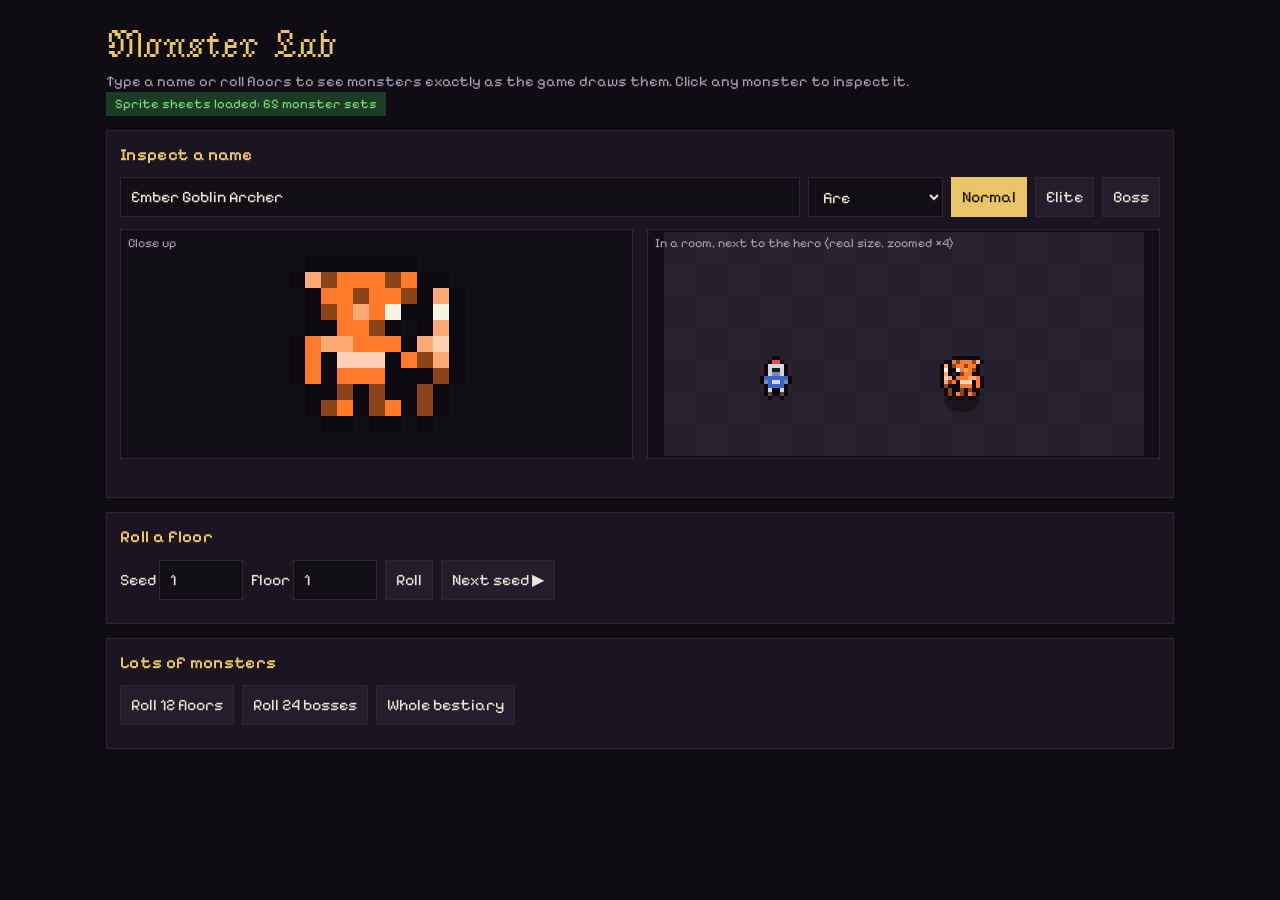
==== monster-lab.html @ becb6920 "Add files via upload" ====
<!DOCTYPE html>
<html lang="en">
<head>
<meta charset="utf-8">
<meta name="viewport" content="width=device-width, initial-scale=1">
<title>Deepforge Monster Lab</title>
<link rel="icon" type="image/png" href="icons/icon-192.png">
<link rel="preconnect" href="https://fonts.googleapis.com">
<link rel="preconnect" href="https://fonts.gstatic.com" crossorigin>
<link rel="stylesheet" href="https://fonts.googleapis.com/css2?family=Jacquarda+Bastarda+9&family=Pixelify+Sans:wght@400;500;600;700&display=swap">
<style>
  :root { --bg: #0f0c14; --panel: #1a1520; --line: #2e2638; --ink: #ece4d4; --ash: #a69cb2; --brass: #e9c46a; --up: #72e07e; --down: #ff7a6a; }
  * { box-sizing: border-box; }
  body { margin: 0; background: var(--bg); color: var(--ink); font: 16px/1.4 'Pixelify Sans', system-ui, sans-serif; }
  main { max-width: 1100px; margin: 0 auto; padding: 18px 16px 60px; }
  h1 { font: 400 2.4rem 'Jacquarda Bastarda 9', serif; margin: 0; color: var(--brass); }
  h2 { font-size: 1.05rem; font-weight: 600; margin: 0 0 10px; color: var(--brass); letter-spacing: 0.02em; }
  .sub { color: var(--ash); margin: 2px 0 14px; font-size: 0.92rem; }
  .status { display: inline-block; padding: 3px 9px; font-size: 0.82rem; background: #1d3a24; color: var(--up); }
  .status.off { background: #3a1e20; color: var(--down); }
  section { background: var(--panel); box-shadow: inset 0 0 0 1px var(--line); padding: 14px; margin-top: 14px; }
  .row { display: flex; flex-wrap: wrap; gap: 8px; align-items: center; }
  input, select, button { font: inherit; color: var(--ink); background: #120e16; border: 1px solid var(--line); padding: 7px 10px; min-height: 40px; }
  input[type=text] { flex: 1 1 220px; min-width: 0; }
  input[type=number] { width: 84px; }
  button { cursor: pointer; background: #241d2c; }
  button:hover { background: #2e2538; }
  button.on { background: var(--brass); color: #1a1208; border-color: var(--brass); }
  .inspect { display: grid; grid-template-columns: minmax(0, 1fr) minmax(0, 1fr); gap: 14px; margin-top: 12px; }
  @media (max-width: 720px) { .inspect { grid-template-columns: 1fr; } }
  .stage { background: #120e16; box-shadow: inset 0 0 0 1px var(--line); display: grid; place-items: center; min-height: 230px; position: relative; overflow: hidden; }
  .stage canvas { image-rendering: pixelated; max-width: 100%; }
  .stage .lbl { position: absolute; left: 8px; top: 6px; font-size: 0.78rem; color: var(--ash); }
  .facts { display: grid; grid-template-columns: max-content 1fr; gap: 3px 12px; font-size: 0.92rem; margin-top: 10px; }
  .facts dt { color: var(--ash); } .facts dd { margin: 0; overflow-wrap: anywhere; }
  .warn { color: var(--down); }
  .els { display: flex; flex-wrap: wrap; gap: 6px; margin-top: 10px; }
  .els figure { margin: 0; background: #120e16; box-shadow: inset 0 0 0 1px var(--line); padding: 6px; text-align: center; width: 84px; }
  .els figcaption { font-size: 0.72rem; color: var(--ash); }
  .els canvas, .card canvas { image-rendering: pixelated; display: block; margin: 0 auto; }
  .theme { color: var(--ash); font-size: 0.9rem; margin: 8px 0; }
  .grid { display: grid; grid-template-columns: repeat(auto-fill, minmax(130px, 1fr)); gap: 8px; margin-top: 10px; }
  .card { background: #120e16; box-shadow: inset 0 0 0 1px var(--line); padding: 8px 6px; text-align: center; cursor: pointer; display: flex; flex-direction: column; justify-content: space-between; min-height: 132px; }
  .card:hover, .card.sel { box-shadow: inset 0 0 0 2px var(--brass); }
  .card .cv { flex: 1; display: grid; place-items: end center; min-height: 72px; }
  .card b { display: block; font-size: 0.84rem; font-weight: 500; margin-top: 6px; line-height: 1.2; }
  .card small { display: block; font-size: 0.7rem; color: var(--ash); }
  .card.boss b { color: var(--brass); }
  .tag { display: inline-block; font-size: 0.66rem; padding: 0 5px; background: #3a2a10; color: var(--brass); margin-bottom: 2px; }
</style>
</head>
<body>
<main>
  <h1>Monster Lab</h1>
  <p class="sub">Type a name or roll floors to see monsters exactly as the game draws them. Click any monster to inspect it. <span id="status" class="status">Loading sprite sheets…</span></p>

  <section>
    <h2>Inspect a name</h2>
    <div class="row">
      <input type="text" id="name" value="Ember Goblin Archer" aria-label="Monster name">
      <select id="el" aria-label="Element"></select>
      <button data-k="" class="on">Normal</button><button data-k="elite">Elite</button><button data-k="boss">Boss</button>
    </div>
    <div class="inspect">
      <div>
        <div class="stage"><span class="lbl">Close up</span><canvas id="big"></canvas></div>
        <dl class="facts" id="facts"></dl>
      </div>
      <div>
        <div class="stage" id="roomStage"><span class="lbl">In a room, next to the hero (real size, zoomed ×4)</span><canvas id="room"></canvas></div>
        <div class="els" id="els"></div>
      </div>
    </div>
  </section>

  <section>
    <h2>Roll a floor</h2>
    <div class="row">
      <label>Seed <input type="number" id="seed" value="1"></label>
      <label>Floor <input type="number" id="floorN" value="1" min="1"></label>
      <button id="roll">Roll</button><button id="next">Next seed ▶</button>
    </div>
    <p class="theme" id="theme"></p>
    <div class="grid" id="floorGrid"></div>
  </section>

  <section>
    <h2>Lots of monsters</h2>
    <div class="row">
      <button id="many">Roll 12 floors</button><button id="bosses">Roll 24 bosses</button><button id="bestiary">Whole bestiary</button>
    </div>
    <div class="grid" id="manyGrid"></div>
  </section>
</main>

<script src="js/data.js"></script>
<script src="js/prompts.js"></script>
<script src="js/sprites.js"></script>
<script src="js/bestiary.js"></script>
<script src="js/gen.js"></script>
<script>
(function () {
  'use strict';
  const DF = window.DF, $ = (s) => document.querySelector(s);
  const ELS = ['fire', 'ice', 'lightning', 'poison', 'earth', 'light', 'shadow', 'nature'];
  let kind = '', current = null, selCard = null;

  $('#el').innerHTML = ['(from name)'].concat(ELS).map((e) => `<option>${e}</option>`).join('');
  $('#el').value = 'fire';

  // Draw a monster picture onto a canvas at a whole-number zoom.
  function draw(cv, spec, k, zoom) {
    const sp = DF.monsterSprite(spec, k === 'boss' ? '' : k);
    cv.width = sp.w * zoom; cv.height = sp.h * zoom;
    const g = cv.getContext('2d'); g.imageSmoothingEnabled = false; g.drawImage(sp.right, 0, 0, cv.width, cv.height);
    return sp;
  }
  function specFromInput() {
    const name = $('#name').value.trim() || 'Monster', el = $('#el').value;
    const spec = { name };
    if (el !== '(from name)') { spec.element = el; spec.colors = [DF.EL_COLOR[el]]; }
    return spec;
  }

  function inspect(spec, k) {
    current = { spec, k };
    // Close-up: as big as fits.
    const sp = DF.monsterSprite(spec, k === 'elite' ? 'elite' : '');
    const zoom = Math.max(4, Math.min(16, Math.floor(200 / Math.max(sp.w, sp.h))));
    draw($('#big'), spec, k, zoom);
    // In a room: floor tiles, the hero, and the monster at game size (bosses are drawn 3x in the game).
    const Z = 4, T = 8, W = 15, H = 7, cv = $('#room'); cv.width = W * T * Z; cv.height = H * T * Z;
    const g = cv.getContext('2d'); g.imageSmoothingEnabled = false;
    for (let y = 0; y < H; y++) for (let x = 0; x < W; x++) { g.fillStyle = (x + y) % 2 ? '#2a2230' : '#251e2b'; g.fillRect(x * T * Z, y * T * Z, T * Z, T * Z); }
    const hero = new Image(); hero.src = DF.bigPicture('hero', { cls: 'knight' }, 1);
    const scale = k === 'boss' ? 3 : 1, mw = sp.w * scale * Z, mh = sp.h * scale * Z, ground = cv.height - 14 * Z;
    g.fillStyle = 'rgba(0,0,0,0.35)'; g.beginPath(); g.ellipse(cv.width * 0.62, ground, mw * 0.4, 3 * Z, 0, 0, 7); g.fill();
    g.drawImage(sp.left, Math.round(cv.width * 0.62 - mw / 2), ground - mh, mw, mh);
    hero.onload = () => { g.drawImage(hero, Math.round(cv.width * 0.2), ground - hero.height * Z, hero.width * Z, hero.height * Z); };
    // Facts.
    const src = DF.monsterSource(spec), best = DF.bestiaryFor && DF.bestiaryFor(spec.name);
    const big = sp.w > 16 || sp.h > 16, tiny = sp.w < 6 || sp.h < 5;
    $('#facts').innerHTML = `
      <dt>Name</dt><dd>${esc(spec.name)}</dd>
      <dt>Body kind</dt><dd>${esc(src.kind)}</dd>
      <dt>Picture from</dt><dd>${esc(src.from)}${src.set ? ` · <b>monsters/${esc(src.set)}.png</b>` : ''}</dd>
      <dt>Size</dt><dd class="${big || tiny ? 'warn' : ''}">${sp.w - 2} × ${sp.h - 2} pixels${k === 'boss' ? ` (×3 as a boss = ${(sp.w - 2) * 3} × ${(sp.h - 2) * 3})` : ''}${big ? ' · very big' : tiny ? ' · very small' : ''}</dd>
      ${spec.behaviour ? `<dt>Behaviour</dt><dd>${esc(spec.behaviour)}${spec.abilities && spec.abilities.length ? ' · ' + spec.abilities.map(esc).join(', ') : ''}</dd>` : ''}
      ${best ? `<dt>Bestiary</dt><dd>${esc(best.n)}${best.s && best.s[0] ? ' · ' + esc(best.s[0]) : ''}</dd>` : ''}`;
    // The same name in every element.
    $('#els').innerHTML = '';
    ELS.forEach((el) => {
      const f = document.createElement('figure'), c = document.createElement('canvas');
      draw(c, Object.assign({}, spec, { element: el, colors: [DF.EL_COLOR[el]].concat((spec.colors || []).slice(1)) }), k, 3);
      f.appendChild(c); const cap = document.createElement('figcaption'); cap.textContent = el; f.appendChild(cap); $('#els').appendChild(f);
    });
  }
  const esc = (s) => String(s == null ? '' : s).replace(/[&<>"]/g, (c) => ({ '&': '&amp;', '<': '&lt;', '>': '&gt;', '"': '&quot;' }[c]));

  function card(spec, isBoss, label) {
    const d = document.createElement('div'); d.className = 'card' + (isBoss ? ' boss' : '');
    const box = document.createElement('div'); box.className = 'cv';
    const c = document.createElement('canvas'); const sp = DF.monsterSprite(spec, '');
    const z = Math.max(2, Math.min(5, Math.floor(70 / Math.max(sp.w, sp.h)))); draw(c, spec, '', z); box.appendChild(c);
    const src = DF.monsterSource(spec);
    d.innerHTML = '';
    d.appendChild(box);
    const t = document.createElement('div');
    t.innerHTML = `${isBoss ? '<span class="tag">BOSS</span>' : ''}<b>${esc(spec.name)}</b><small>${esc(src.set || src.kind)}${label ? ' · ' + esc(label) : ''}</small>`;
    d.appendChild(t);
    d.onclick = () => {
      if (selCard) selCard.classList.remove('sel'); selCard = d; d.classList.add('sel');
      $('#name').value = spec.name; $('#el').value = ELS.includes(spec.element) ? spec.element : '(from name)';
      setKind(isBoss ? 'boss' : ''); inspect(spec, isBoss ? 'boss' : '');
      window.scrollTo({ top: 0, behavior: 'smooth' });
    };
    return d;
  }
  function setKind(k) { kind = k; document.querySelectorAll('[data-k]').forEach((b) => b.classList.toggle('on', b.dataset.k === k)); }

  function rollFloor() {
    const seed = +$('#seed').value || 0, n = Math.max(1, +$('#floorN').value || 1);
    const f = DF.GEN.floor(seed, n);
    $('#theme').textContent = `${f.name} — ${f.element}. ${f.description || ''}`;
    const grid = $('#floorGrid'); grid.innerHTML = '';
    f.monsters.forEach((m) => grid.appendChild(card(m, false)));
    grid.appendChild(card(f.boss, true));
  }
  function rollMany(onlyBosses) {
    const grid = $('#manyGrid'); grid.innerHTML = '';
    const base = Math.floor(Math.random() * 100000);
    for (let i = 0; i < (onlyBosses ? 24 : 12); i++) {
      const n = 1 + (i % 10), f = DF.GEN.floor(base + i, n);
      if (!onlyBosses) f.monsters.forEach((m) => grid.appendChild(card(m, false, 'floor ' + n)));
      grid.appendChild(card(f.boss, true, 'floor ' + n));
    }
  }
  function showBestiary() {
    const grid = $('#manyGrid'); grid.innerHTML = '';
    DF.BESTIARY.forEach((m, i) => { const el = m.el || ELS[i % ELS.length]; grid.appendChild(card({ name: m.n, element: el, body: m.b && m.b[0], colors: [DF.EL_COLOR[el]] }, false, 'tier ' + m.t)); });
  }

  $('#name').addEventListener('input', () => inspect(specFromInput(), kind));
  $('#el').addEventListener('change', () => inspect(specFromInput(), kind));
  document.querySelectorAll('[data-k]').forEach((b) => b.addEventListener('click', () => { setKind(b.dataset.k); inspect(current ? current.spec : specFromInput(), kind); }));
  $('#roll').onclick = rollFloor;
  $('#next').onclick = () => { $('#seed').value = (+$('#seed').value || 0) + 1; rollFloor(); };
  $('#many').onclick = () => rollMany(false);
  $('#bosses').onclick = () => rollMany(true);
  $('#bestiary').onclick = showBestiary;

  const start = () => { inspect(specFromInput(), kind); rollFloor(); rollMany(true); };
  (DF.spritesReady || Promise.resolve(false)).then((found) => {
    const st = $('#status');
    if (found) st.textContent = `Sprite sheets loaded: ${found.sets || 0} monster sets`;
    else { st.textContent = 'Sprite sheets not loaded (open this page from the website) — showing the built-in drawings'; st.classList.add('off'); }
    start();
  });
}());
</script>
</body>
</html>
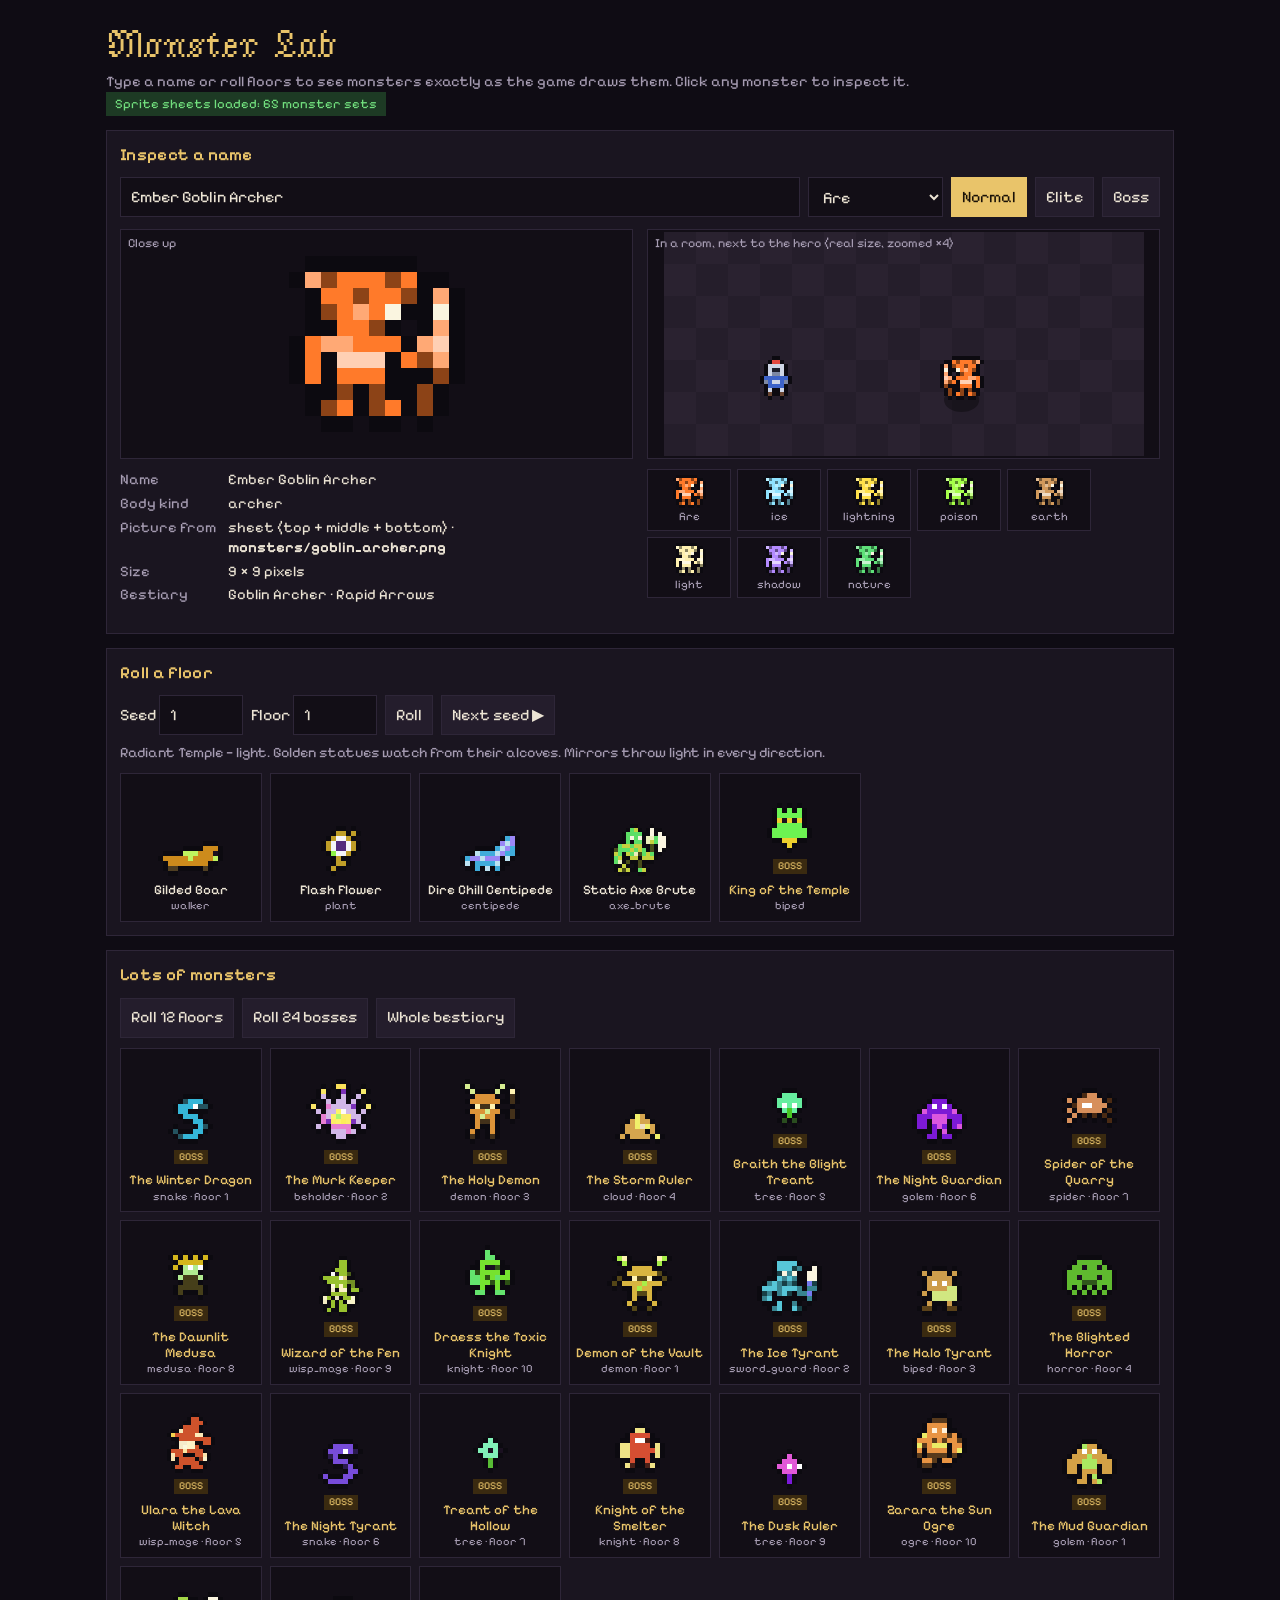
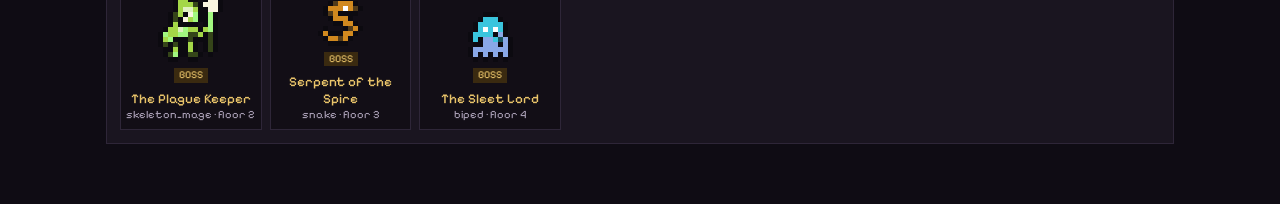
==== commit 2e64a0e3: "Add files via upload" ====
--- a/monster-lab.html
+++ b/monster-lab.html
@@ -93,17 +93,24 @@
   </section>
 </main>
 
-<script src="js/data.js"></script>
-<script src="js/prompts.js"></script>
-<script src="js/sprites.js"></script>
-<script src="js/bestiary.js"></script>
-<script src="js/gen.js"></script>
+<script src="js/data.js?v=42"></script>
+<script src="js/prompts.js?v=42"></script>
+<script src="js/sprites.js?v=42"></script>
+<script src="js/bestiary.js?v=42"></script>
+<script src="js/gen.js?v=42"></script>
 <script>
 (function () {
   'use strict';
   const DF = window.DF, $ = (s) => document.querySelector(s);
   const ELS = ['fire', 'ice', 'lightning', 'poison', 'earth', 'light', 'shadow', 'nature'];
   let kind = '', current = null, selCard = null;
+  // Where a picture comes from. Older copies of js/sprites.js can't say, so fall back gracefully.
+  const oldSprites = typeof DF.monsterSource !== 'function';
+  function source(spec) {
+    if (!oldSprites) return DF.monsterSource(spec);
+    const set = typeof DF.monsterSet === 'function' ? DF.monsterSet(spec) : '';
+    return { kind: DF.bodyType(spec), set, from: set ? 'sheet' : '(upload the new js/sprites.js to see this)' };
+  }
 
   $('#el').innerHTML = ['(from name)'].concat(ELS).map((e) => `<option>${e}</option>`).join('');
   $('#el').value = 'fire';
@@ -138,7 +145,7 @@
     g.drawImage(sp.left, Math.round(cv.width * 0.62 - mw / 2), ground - mh, mw, mh);
     hero.onload = () => { g.drawImage(hero, Math.round(cv.width * 0.2), ground - hero.height * Z, hero.width * Z, hero.height * Z); };
     // Facts.
-    const src = DF.monsterSource(spec), best = DF.bestiaryFor && DF.bestiaryFor(spec.name);
+    const src = source(spec), best = DF.bestiaryFor && DF.bestiaryFor(spec.name);
     const big = sp.w > 16 || sp.h > 16, tiny = sp.w < 6 || sp.h < 5;
     $('#facts').innerHTML = `
       <dt>Name</dt><dd>${esc(spec.name)}</dd>
@@ -162,7 +169,7 @@
     const box = document.createElement('div'); box.className = 'cv';
     const c = document.createElement('canvas'); const sp = DF.monsterSprite(spec, '');
     const z = Math.max(2, Math.min(5, Math.floor(70 / Math.max(sp.w, sp.h)))); draw(c, spec, '', z); box.appendChild(c);
-    const src = DF.monsterSource(spec);
+    const src = source(spec);
     d.innerHTML = '';
     d.appendChild(box);
     const t = document.createElement('div');
@@ -214,6 +221,7 @@
     const st = $('#status');
     if (found) st.textContent = `Sprite sheets loaded: ${found.sets || 0} monster sets`;
     else { st.textContent = 'Sprite sheets not loaded (open this page from the website) — showing the built-in drawings'; st.classList.add('off'); }
+    if (oldSprites) { st.textContent += ' · js/sprites.js on the site is an older copy, re-upload it'; st.classList.add('off'); }
     start();
   });
 }());
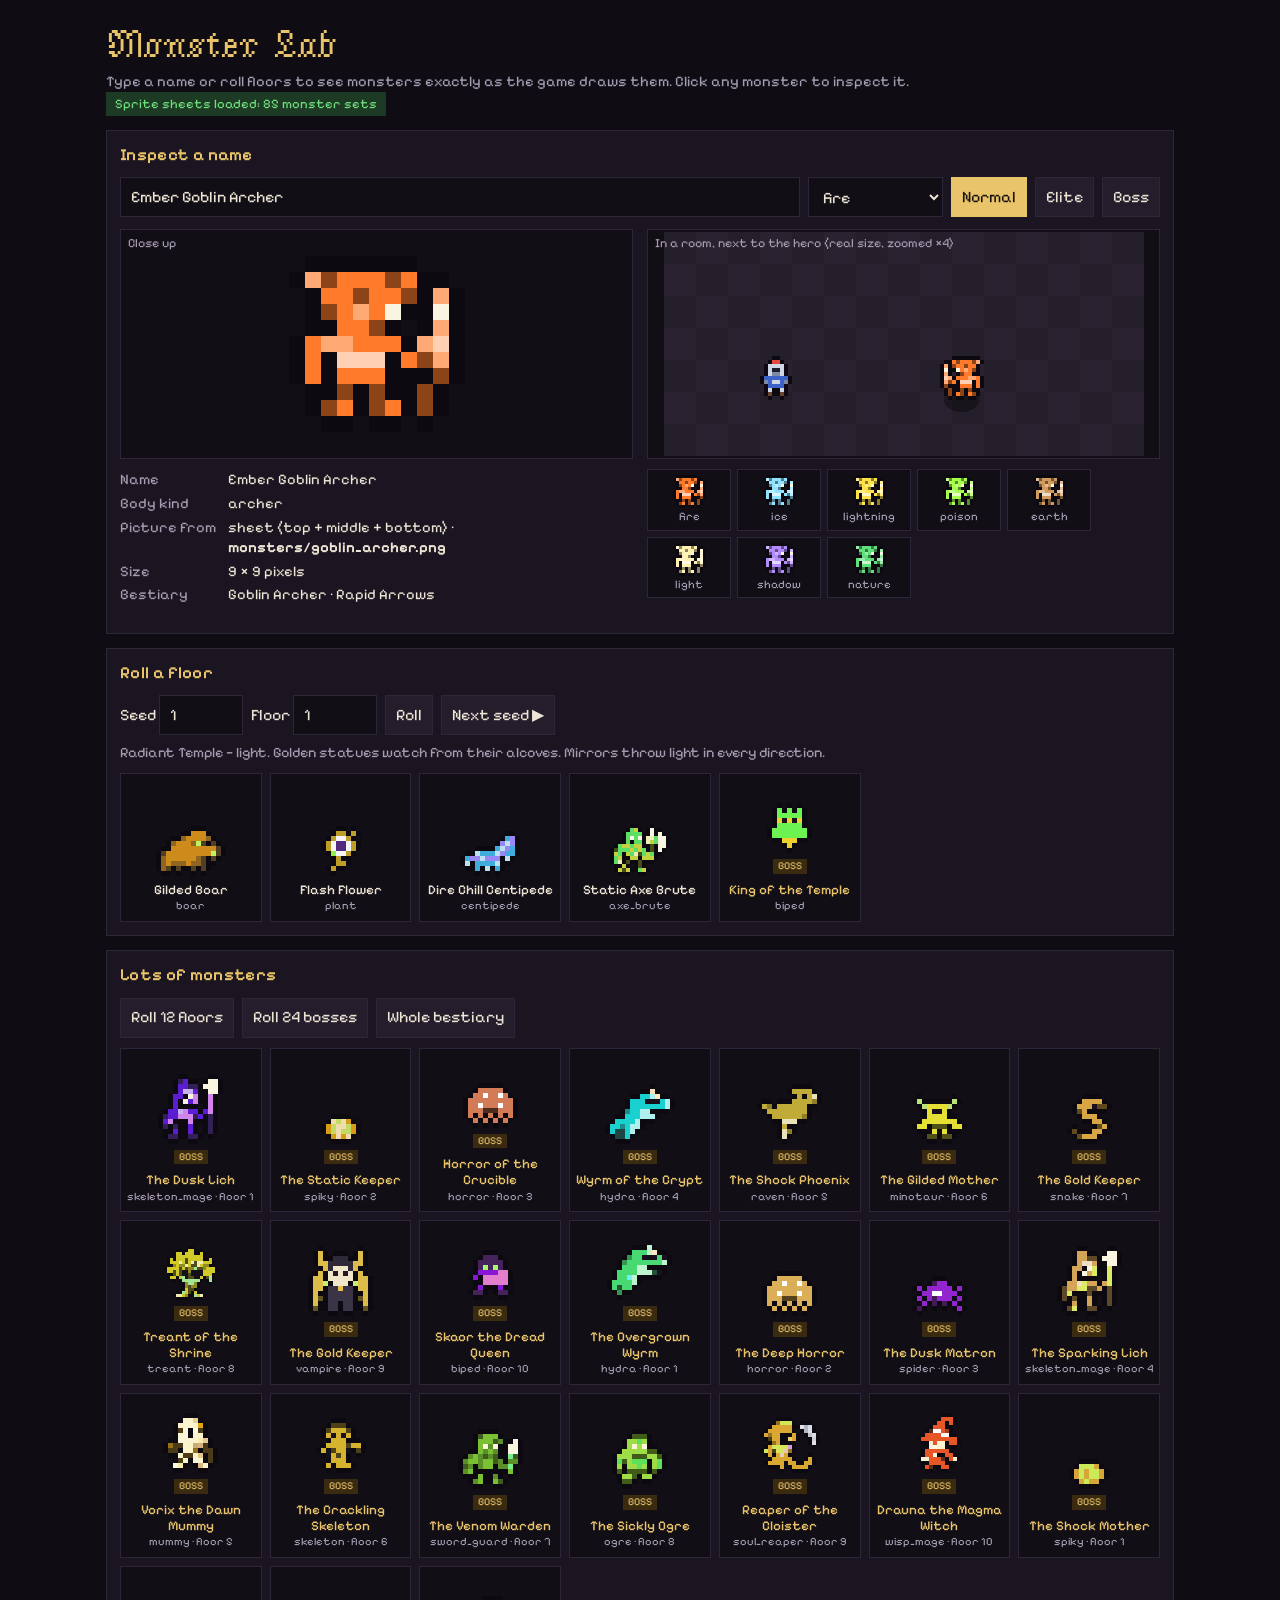
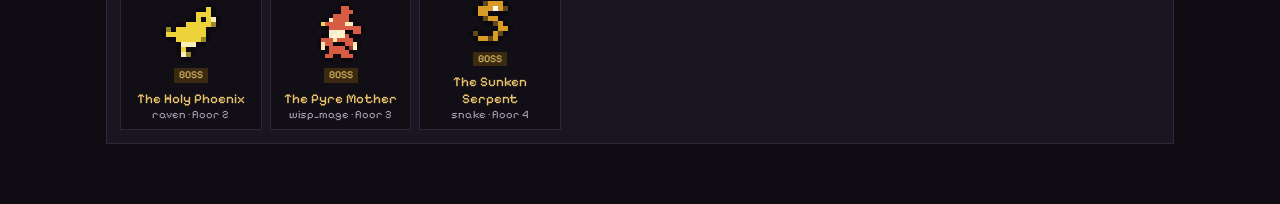
==== commit 60d561c5: "Add files via upload" ====
--- a/monster-lab.html
+++ b/monster-lab.html
@@ -135,12 +135,12 @@
     const sp = DF.monsterSprite(spec, k === 'elite' ? 'elite' : '');
     const zoom = Math.max(4, Math.min(16, Math.floor(200 / Math.max(sp.w, sp.h))));
     draw($('#big'), spec, k, zoom);
-    // In a room: floor tiles, the hero, and the monster at game size (bosses are drawn 3x in the game).
+    // In a room: floor tiles, the hero, and the monster at game size (bosses are drawn 3x in the game, 2x for very big ones).
     const Z = 4, T = 8, W = 15, H = 7, cv = $('#room'); cv.width = W * T * Z; cv.height = H * T * Z;
     const g = cv.getContext('2d'); g.imageSmoothingEnabled = false;
     for (let y = 0; y < H; y++) for (let x = 0; x < W; x++) { g.fillStyle = (x + y) % 2 ? '#2a2230' : '#251e2b'; g.fillRect(x * T * Z, y * T * Z, T * Z, T * Z); }
     const hero = new Image(); hero.src = DF.bigPicture('hero', { cls: 'knight' }, 1);
-    const scale = k === 'boss' ? 3 : 1, mw = sp.w * scale * Z, mh = sp.h * scale * Z, ground = cv.height - 14 * Z;
+    const bs = Math.max(sp.w, sp.h) > 15 ? 2 : 3, scale = k === 'boss' ? bs : 1, mw = sp.w * scale * Z, mh = sp.h * scale * Z, ground = cv.height - 14 * Z;
     g.fillStyle = 'rgba(0,0,0,0.35)'; g.beginPath(); g.ellipse(cv.width * 0.62, ground, mw * 0.4, 3 * Z, 0, 0, 7); g.fill();
     g.drawImage(sp.left, Math.round(cv.width * 0.62 - mw / 2), ground - mh, mw, mh);
     hero.onload = () => { g.drawImage(hero, Math.round(cv.width * 0.2), ground - hero.height * Z, hero.width * Z, hero.height * Z); };
@@ -151,7 +151,7 @@
       <dt>Name</dt><dd>${esc(spec.name)}</dd>
       <dt>Body kind</dt><dd>${esc(src.kind)}</dd>
       <dt>Picture from</dt><dd>${esc(src.from)}${src.set ? ` · <b>monsters/${esc(src.set)}.png</b>` : ''}</dd>
-      <dt>Size</dt><dd class="${big || tiny ? 'warn' : ''}">${sp.w - 2} × ${sp.h - 2} pixels${k === 'boss' ? ` (×3 as a boss = ${(sp.w - 2) * 3} × ${(sp.h - 2) * 3})` : ''}${big ? ' · very big' : tiny ? ' · very small' : ''}</dd>
+      <dt>Size</dt><dd class="${big || tiny ? 'warn' : ''}">${sp.w - 2} × ${sp.h - 2} pixels${k === 'boss' ? ` (×${bs} as a boss = ${(sp.w - 2) * bs} × ${(sp.h - 2) * bs})` : ''}${big ? ' · very big' : tiny ? ' · very small' : ''}</dd>
       ${spec.behaviour ? `<dt>Behaviour</dt><dd>${esc(spec.behaviour)}${spec.abilities && spec.abilities.length ? ' · ' + spec.abilities.map(esc).join(', ') : ''}</dd>` : ''}
       ${best ? `<dt>Bestiary</dt><dd>${esc(best.n)}${best.s && best.s[0] ? ' · ' + esc(best.s[0]) : ''}</dd>` : ''}`;
     // The same name in every element.
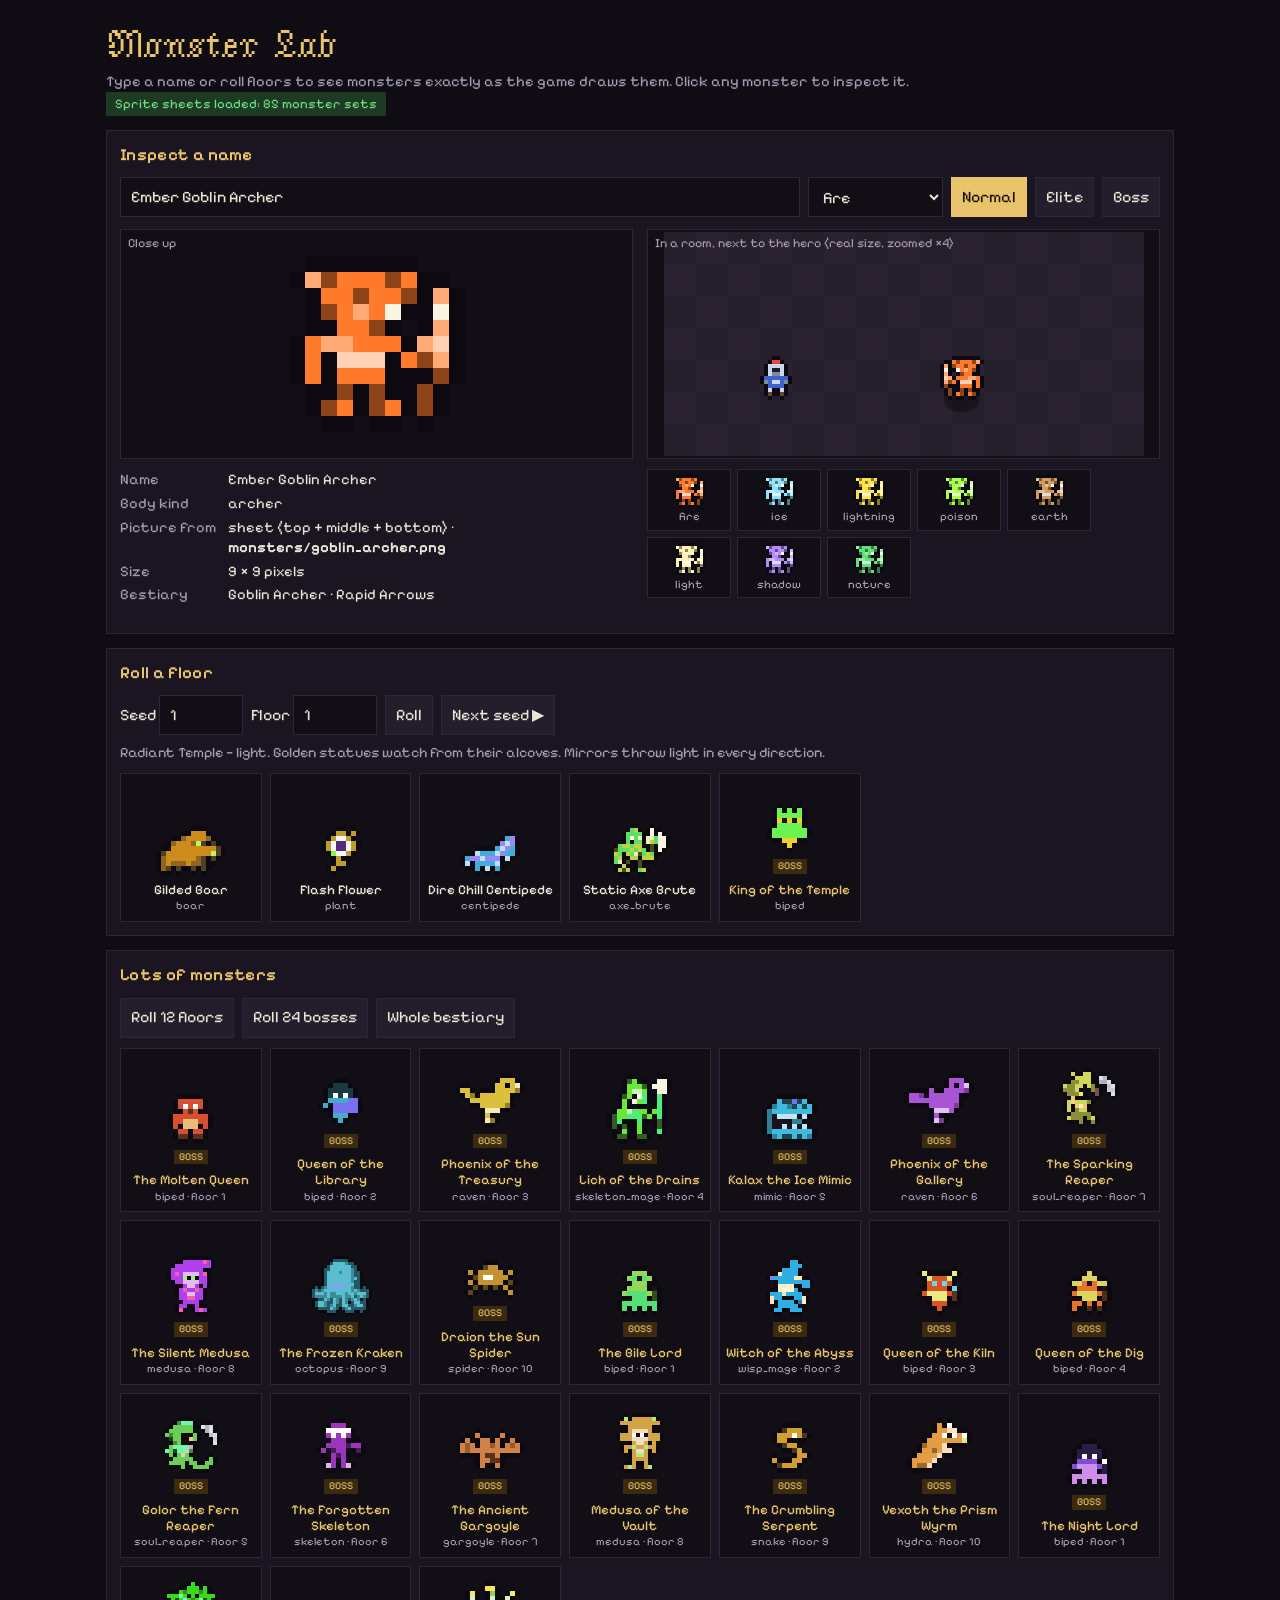
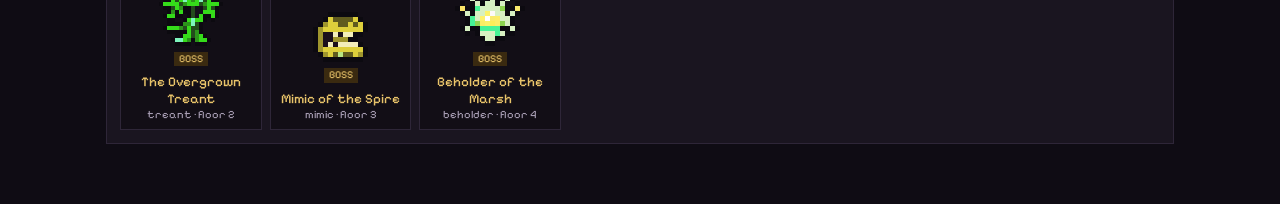
==== commit a0fcb547: "Add files via upload" ====
--- a/monster-lab.html
+++ b/monster-lab.html
@@ -93,11 +93,11 @@
   </section>
 </main>
 
-<script src="js/data.js?v=42"></script>
-<script src="js/prompts.js?v=42"></script>
-<script src="js/sprites.js?v=42"></script>
-<script src="js/bestiary.js?v=42"></script>
-<script src="js/gen.js?v=42"></script>
+<script src="js/data.js?v=63"></script>
+<script src="js/prompts.js?v=63"></script>
+<script src="js/sprites.js?v=63"></script>
+<script src="js/bestiary.js?v=63"></script>
+<script src="js/gen.js?v=63"></script>
 <script>
 (function () {
   'use strict';
